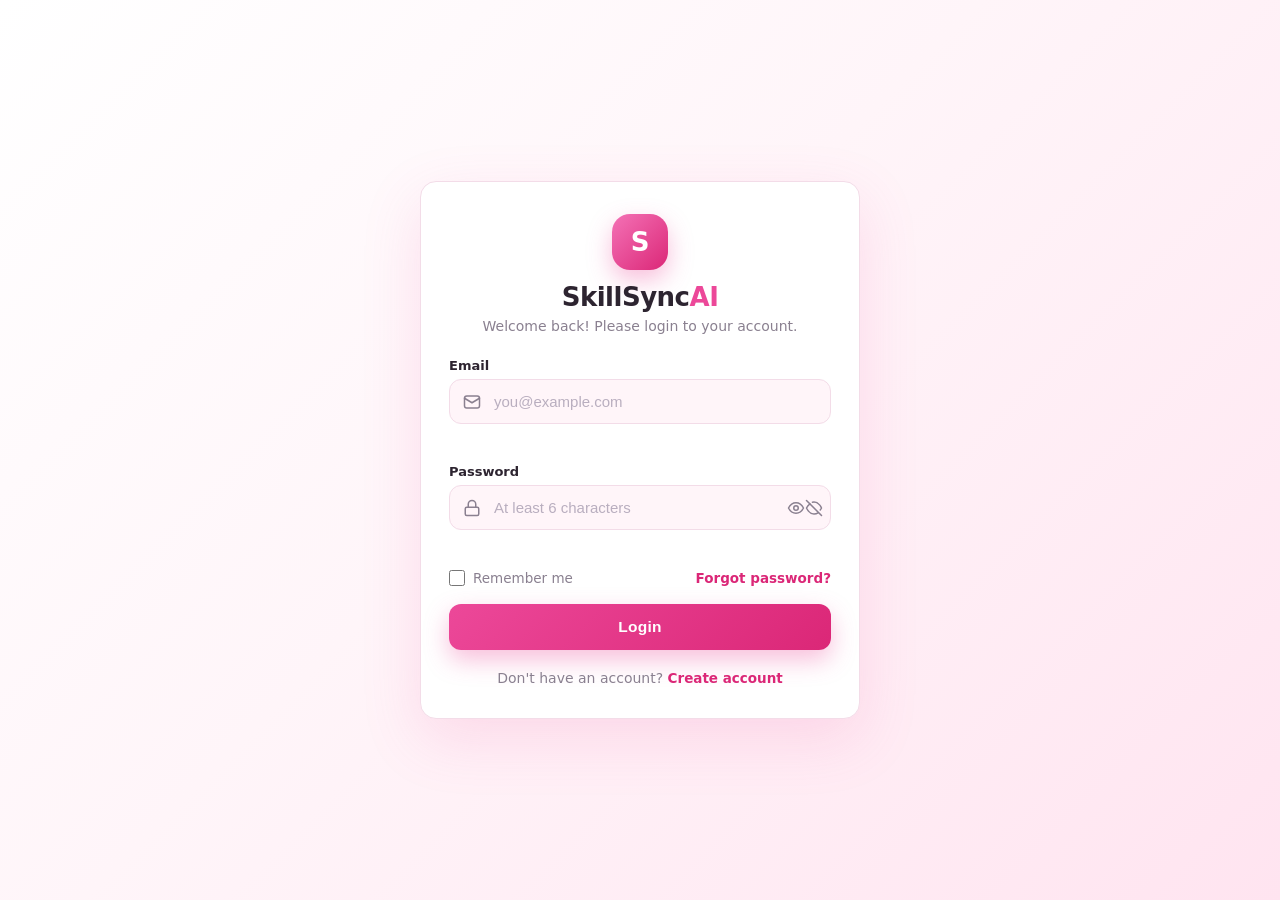
==== index.html @ a95a45d0 "Added Login Page" ====
<!DOCTYPE html>
<html lang="en">
<head>
  <meta charset="UTF-8" />
  <meta name="viewport" content="width=device-width, initial-scale=1.0" />
  <title>SkillSync-AI | Login</title>
  <link rel="stylesheet" href="styles.css" />
</head>
<body>
  <main class="page">
    <section class="login-card" aria-label="Login form">
      <div class="brand">
        <div class="brand-logo" aria-hidden="true">S</div>
        <h1>SkillSync<span>AI</span></h1>
        <p class="tagline">Welcome back! Please login to your account.</p>
      </div>

      <form id="login-form" novalidate>
        <!-- Email -->
        <div class="field">
          <label for="email">Email</label>
          <div class="input-wrap">
            <span class="input-icon" aria-hidden="true">
              <svg viewBox="0 0 24 24" width="18" height="18" fill="none" stroke="currentColor" stroke-width="2" stroke-linecap="round" stroke-linejoin="round">
                <rect x="2" y="4" width="20" height="16" rx="3"/>
                <path d="m2 7 10 6L22 7"/>
              </svg>
            </span>
            <input
              type="email"
              id="email"
              name="email"
              placeholder="you@example.com"
              autocomplete="email"
              required
            />
          </div>
          <small class="error-msg" id="email-error" role="alert"></small>
        </div>

        <!-- Password -->
        <div class="field">
          <label for="password">Password</label>
          <div class="input-wrap">
            <span class="input-icon" aria-hidden="true">
              <svg viewBox="0 0 24 24" width="18" height="18" fill="none" stroke="currentColor" stroke-width="2" stroke-linecap="round" stroke-linejoin="round">
                <rect x="3" y="11" width="18" height="11" rx="2"/>
                <path d="M7 11V7a5 5 0 0 1 10 0v4"/>
              </svg>
            </span>
            <input
              type="password"
              id="password"
              name="password"
              placeholder="At least 6 characters"
              autocomplete="current-password"
              minlength="6"
              required
            />
            <button
              type="button"
              class="toggle-password"
              id="toggle-password"
              aria-label="Show password"
              aria-pressed="false"
            >
              <!-- Eye (shown when password hidden) -->
              <svg class="icon-eye" viewBox="0 0 24 24" width="20" height="20" fill="none" stroke="currentColor" stroke-width="2" stroke-linecap="round" stroke-linejoin="round">
                <path d="M2 12s3.5-7 10-7 10 7 10 7-3.5 7-10 7-10-7-10-7Z"/>
                <circle cx="12" cy="12" r="3"/>
              </svg>
              <!-- Eye-off (shown when password visible) -->
              <svg class="icon-eye-off" viewBox="0 0 24 24" width="20" height="20" fill="none" stroke="currentColor" stroke-width="2" stroke-linecap="round" stroke-linejoin="round" hidden>
                <path d="M9.9 4.24A9.12 9.12 0 0 1 12 4c6.5 0 10 8 10 8a13.16 13.16 0 0 1-1.67 2.68"/>
                <path d="M6.61 6.61A13.526 13.526 0 0 0 2 12s3.5 8 10 8a9.74 9.74 0 0 0 5.39-1.61"/>
                <line x1="2" x2="22" y1="2" y2="22"/>
              </svg>
            </button>
          </div>
          <small class="error-msg" id="password-error" role="alert"></small>
        </div>

        <div class="row-between">
          <label class="remember">
            <input type="checkbox" id="remember" />
            <span>Remember me</span>
          </label>
          <a href="#" class="link">Forgot password?</a>
        </div>

        <button type="submit" class="btn-primary" id="login-btn">Login</button>

        <p class="signup-text">
          Don't have an account?
          <a href="#" class="link strong" id="signup-link">Create account</a>
        </p>
      </form>
    </section>
  </main>

  <script src="script.js"></script>
</body>
</html>
---- styles.css ----
/* ============================================================
   SkillSync-AI Login — White & Pink theme
   Mobile-first, responsive
   ============================================================ */

:root {
  --pink-50:  #fff5f9;
  --pink-100: #ffe4f0;
  --pink-200: #ffc9e0;
  --pink-400: #f472b6;
  --pink-500: #ec4899;
  --pink-600: #db2777;
  --pink-700: #be185d;

  --white:    #ffffff;
  --ink:      #2d2430;
  --muted:    #8a8090;
  --line:     #f3dce8;
  --error:    #e11d48;
  --success:  #16a34a;

  --radius: 16px;
  --shadow: 0 20px 60px rgba(236, 72, 153, 0.15);
}

* {
  margin: 0;
  padding: 0;
  box-sizing: border-box;
}

html, body {
  height: 100%;
}

body {
  font-family: "Segoe UI", system-ui, -apple-system, "Helvetica Neue", Arial, sans-serif;
  color: var(--ink);
  background: linear-gradient(135deg, var(--white) 0%, var(--pink-50) 45%, var(--pink-100) 100%);
  -webkit-font-smoothing: antialiased;
}

.page {
  min-height: 100%;
  display: flex;
  align-items: center;
  justify-content: center;
  padding: 24px 16px;
}

/* ---------- Card ---------- */
.login-card {
  width: 100%;
  max-width: 420px;
  background: var(--white);
  border: 1px solid var(--line);
  border-radius: var(--radius);
  box-shadow: var(--shadow);
  padding: 32px 28px;
  animation: fadeUp 0.5s ease both;
}

@keyframes fadeUp {
  from { opacity: 0; transform: translateY(14px); }
  to   { opacity: 1; transform: translateY(0); }
}

/* ---------- Brand ---------- */
.brand {
  text-align: center;
  margin-bottom: 24px;
}

.brand-logo {
  width: 56px;
  height: 56px;
  margin: 0 auto 12px;
  display: grid;
  place-items: center;
  font-size: 26px;
  font-weight: 800;
  color: var(--white);
  background: linear-gradient(135deg, var(--pink-400), var(--pink-600));
  border-radius: 18px;
  box-shadow: 0 10px 24px rgba(236, 72, 153, 0.35);
}

.brand h1 {
  font-size: 26px;
  font-weight: 800;
  letter-spacing: -0.5px;
}

.brand h1 span {
  color: var(--pink-500);
}

.tagline {
  margin-top: 6px;
  font-size: 14px;
  color: var(--muted);
}

/* ---------- Fields ---------- */
.field {
  margin-bottom: 18px;
}

label {
  display: block;
  font-size: 13px;
  font-weight: 600;
  margin-bottom: 6px;
  color: var(--ink);
}

.input-wrap {
  position: relative;
  display: flex;
  align-items: center;
}

.input-icon {
  position: absolute;
  left: 14px;
  display: inline-flex;
  color: var(--muted);
  pointer-events: none;
  transition: color 0.2s ease;
}

.input-wrap input {
  width: 100%;
  padding: 13px 14px 13px 44px;
  font-size: 15px;
  color: var(--ink);
  background: var(--pink-50);
  border: 1.5px solid var(--line);
  border-radius: 12px;
  outline: none;
  transition: border-color 0.2s ease, background 0.2s ease, box-shadow 0.2s ease;
}

.input-wrap input::placeholder {
  color: #b9aebf;
}

/* right padding only on password field (has toggle button) */
#password {
  padding-right: 46px;
}

.input-wrap input:focus {
  background: var(--white);
  border-color: var(--pink-400);
  box-shadow: 0 0 0 4px rgba(236, 72, 153, 0.12);
}

.input-wrap input:focus ~ .input-icon,
.input-wrap:has(input:focus) .input-icon {
  color: var(--pink-500);
}

/* invalid state */
.input-wrap input.invalid {
  border-color: var(--error);
  background: #fff1f2;
}

.input-wrap input.invalid:focus {
  box-shadow: 0 0 0 4px rgba(225, 29, 72, 0.12);
}

/* ---------- Password toggle ---------- */
.toggle-password {
  position: absolute;
  right: 8px;
  display: inline-flex;
  align-items: center;
  justify-content: center;
  width: 36px;
  height: 36px;
  border: none;
  border-radius: 10px;
  background: transparent;
  color: var(--muted);
  cursor: pointer;
  transition: color 0.2s ease, background 0.2s ease;
}

.toggle-password:hover {
  color: var(--pink-600);
  background: var(--pink-50);
}

.toggle-password:focus-visible {
  outline: 2px solid var(--pink-500);
  outline-offset: 2px;
}

/* ---------- Error message ---------- */
.error-msg {
  display: block;
  min-height: 16px;
  margin-top: 6px;
  font-size: 12.5px;
  color: var(--error);
  font-weight: 500;
}

.error-msg.show {
  animation: shake 0.3s ease;
}

@keyframes shake {
  0%, 100% { transform: translateX(0); }
  25%      { transform: translateX(-4px); }
  75%      { transform: translateX(4px); }
}

/* ---------- Row: remember / forgot ---------- */
.row-between {
  display: flex;
  align-items: center;
  justify-content: space-between;
  margin: 2px 0 18px;
}

.remember {
  display: inline-flex;
  align-items: center;
  gap: 8px;
  font-size: 13.5px;
  color: var(--muted);
  cursor: pointer;
  margin: 0;
  font-weight: 500;
}

.remember input[type="checkbox"] {
  width: 16px;
  height: 16px;
  accent-color: var(--pink-500);
  cursor: pointer;
}

/* ---------- Links ---------- */
.link {
  font-size: 13.5px;
  color: var(--pink-600);
  text-decoration: none;
  font-weight: 600;
}

.link:hover {
  text-decoration: underline;
}

.link.strong {
  font-weight: 700;
}

/* ---------- Primary button ---------- */
.btn-primary {
  width: 100%;
  padding: 14px 16px;
  font-size: 15.5px;
  font-weight: 700;
  letter-spacing: 0.3px;
  color: var(--white);
  background: linear-gradient(135deg, var(--pink-500), var(--pink-600));
  border: none;
  border-radius: 12px;
  cursor: pointer;
  box-shadow: 0 10px 24px rgba(236, 72, 153, 0.35);
  transition: transform 0.15s ease, box-shadow 0.2s ease, filter 0.2s ease;
}

.btn-primary:hover {
  filter: brightness(1.05);
  transform: translateY(-1px);
  box-shadow: 0 14px 28px rgba(236, 72, 153, 0.4);
}

.btn-primary:active {
  transform: translateY(0);
}

.btn-primary:focus-visible {
  outline: 2px solid var(--pink-700);
  outline-offset: 3px;
}

.btn-primary:disabled {
  opacity: 0.7;
  cursor: not-allowed;
  transform: none;
}

/* ---------- Sign up ---------- */
.signup-text {
  margin-top: 20px;
  text-align: center;
  font-size: 14px;
  color: var(--muted);
}

/* ---------- Toast ---------- */
.toast {
  position: fixed;
  left: 50%;
  bottom: 24px;
  transform: translateX(-50%) translateY(16px);
  background: var(--ink);
  color: var(--white);
  font-size: 14px;
  font-weight: 500;
  padding: 12px 18px;
  border-radius: 12px;
  opacity: 0;
  pointer-events: none;
  transition: opacity 0.3s ease, transform 0.3s ease;
  z-index: 100;
  max-width: calc(100vw - 32px);
  text-align: center;
}

.toast.show {
  opacity: 1;
  transform: translateX(-50%) translateY(0);
}

.toast.success { background: var(--success); }
.toast.error   { background: var(--error); }

/* ---------- Mobile tweaks ---------- */
@media (max-width: 480px) {
  .page {
    padding: 16px 12px;
    align-items: flex-start;
  }

  .login-card {
    padding: 26px 20px;
    border-radius: 20px;
  }

  .brand h1 {
    font-size: 23px;
  }

  .input-wrap input {
    font-size: 16px; /* prevents iOS zoom on focus */
  }

  .btn-primary {
    padding: 15px 16px;
  }
}

/* ---------- Larger screens ---------- */
@media (min-width: 900px) {
  .page {
    padding: 40px;
  }

  .login-card {
    max-width: 440px;
  }
}

/* ---------- Reduced motion ---------- */
@media (prefers-reduced-motion: reduce) {
  * {
    animation: none !important;
    transition: none !important;
  }
}
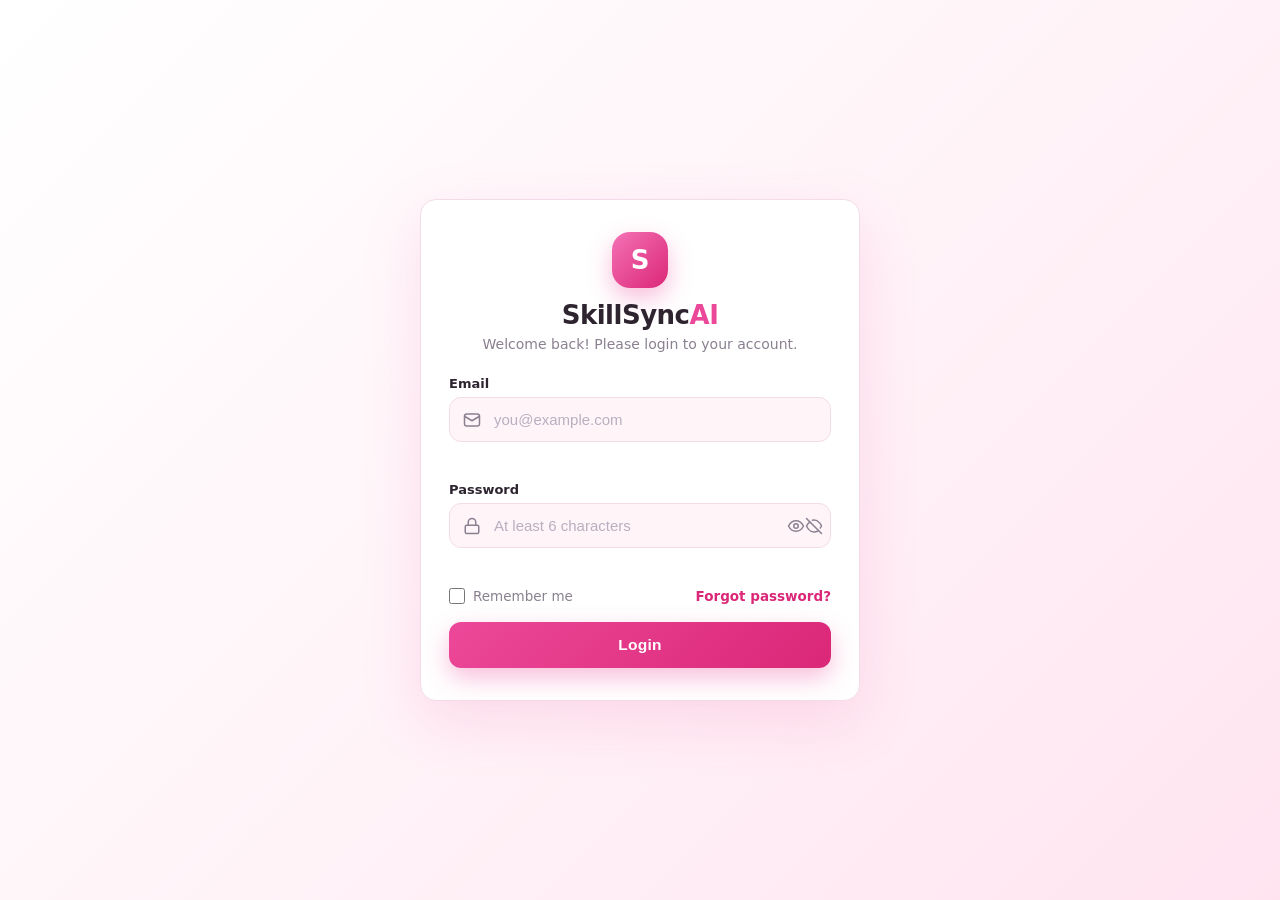
==== commit 39af1d79: "Task 2 progress" ====
--- a/index.html
+++ b/index.html
@@ -89,11 +89,6 @@
         </div>
 
         <button type="submit" class="btn-primary" id="login-btn">Login</button>
-
-        <p class="signup-text">
-          Don't have an account?
-          <a href="#" class="link strong" id="signup-link">Create account</a>
-        </p>
       </form>
     </section>
   </main>
--- a/styles.css
+++ b/styles.css
@@ -7,6 +7,7 @@
   --pink-50:  #fff5f9;
   --pink-100: #ffe4f0;
   --pink-200: #ffc9e0;
+  --pink-300: #f9a8d4;
   --pink-400: #f472b6;
   --pink-500: #ec4899;
   --pink-600: #db2777;
@@ -305,6 +306,21 @@
   color: var(--muted);
 }
 
+/* ---------- Dashboard ---------- */
+.dashboard-card {
+  text-align: center;
+}
+
+.dash-note {
+  margin: 18px 0 24px;
+  padding: 16px;
+  font-size: 14px;
+  color: var(--muted);
+  background: var(--pink-50);
+  border: 1px dashed var(--pink-200);
+  border-radius: 12px;
+}
+
 /* ---------- Toast ---------- */
 .toast {
   position: fixed;
@@ -333,6 +349,147 @@
 .toast.success { background: var(--success); }
 .toast.error   { background: var(--error); }
 
+/* ---------- Profile page ---------- */
+.profile-card {
+  max-width: 640px;
+}
+
+.grid-2 {
+  display: grid;
+  grid-template-columns: 1fr 1fr;
+  gap: 14px;
+}
+
+/* text input without an icon still needs left padding */
+.profile-card .input-wrap input {
+  padding-left: 14px;
+}
+
+/* select styling */
+.select-wrap select {
+  width: 100%;
+  padding: 13px 14px;
+  font-size: 15px;
+  color: var(--ink);
+  background: var(--pink-50);
+  border: 1.5px solid var(--line);
+  border-radius: 12px;
+  outline: none;
+  cursor: pointer;
+  appearance: none;
+  -webkit-appearance: none;
+  transition: border-color 0.2s ease, background 0.2s ease, box-shadow 0.2s ease;
+}
+
+.select-wrap select:focus {
+  background: var(--white);
+  border-color: var(--pink-400);
+  box-shadow: 0 0 0 4px rgba(236, 72, 153, 0.12);
+}
+
+.select-wrap select.invalid {
+  border-color: var(--error);
+  background: #fff1f2;
+}
+
+/* skills grid */
+.skills-grid {
+  display: grid;
+  grid-template-columns: repeat(3, 1fr);
+  gap: 10px;
+}
+
+.skill-chip {
+  display: inline-flex;
+  align-items: center;
+  gap: 8px;
+  padding: 10px 12px;
+  font-size: 13.5px;
+  font-weight: 500;
+  color: var(--ink);
+  background: var(--pink-50);
+  border: 1.5px solid var(--line);
+  border-radius: 12px;
+  cursor: pointer;
+  transition: border-color 0.2s ease, background 0.2s ease, color 0.2s ease;
+  user-select: none;
+}
+
+.skill-chip input[type="checkbox"] {
+  width: 15px;
+  height: 15px;
+  accent-color: var(--pink-500);
+  cursor: pointer;
+  flex-shrink: 0;
+}
+
+.skill-chip:hover {
+  border-color: var(--pink-300, #f9a8d4);
+}
+
+.skill-chip:has(input:checked) {
+  background: var(--pink-100);
+  border-color: var(--pink-500);
+  color: var(--pink-700);
+  font-weight: 600;
+}
+
+/* ---------- Dashboard ---------- */
+.dashboard-card {
+  text-align: center;
+  max-width: 520px;
+}
+
+.dash-note {
+  margin: 18px 0 12px;
+  padding: 16px;
+  font-size: 14px;
+  color: var(--muted);
+  background: var(--pink-50);
+  border: 1px dashed var(--pink-200);
+  border-radius: 12px;
+}
+
+.dash-profile {
+  margin: 18px 0;
+  text-align: left;
+  background: var(--pink-50);
+  border-radius: 12px;
+  padding: 16px 18px;
+  font-size: 14.5px;
+  line-height: 1.9;
+}
+
+.dash-profile strong {
+  color: var(--ink);
+  min-width: 70px;
+  display: inline-block;
+}
+
+.dash-profile span {
+  color: var(--pink-700);
+  font-weight: 500;
+}
+
+.dash-skills {
+  display: flex;
+  flex-wrap: wrap;
+  gap: 8px;
+  justify-content: center;
+  margin-bottom: 22px;
+}
+
+.skill-tag {
+  display: inline-block;
+  padding: 6px 12px;
+  font-size: 13px;
+  font-weight: 600;
+  color: var(--pink-700);
+  background: var(--pink-100);
+  border: 1px solid var(--pink-200);
+  border-radius: 999px;
+}
+
 /* ---------- Mobile tweaks ---------- */
 @media (max-width: 480px) {
   .page {
@@ -345,6 +502,15 @@
     border-radius: 20px;
   }
 
+  .grid-2 {
+    grid-template-columns: 1fr;
+    gap: 0;
+  }
+
+  .skills-grid {
+    grid-template-columns: repeat(2, 1fr);
+  }
+
   .brand h1 {
     font-size: 23px;
   }
@@ -366,6 +532,10 @@
 
   .login-card {
     max-width: 440px;
+  }
+
+  .profile-card {
+    max-width: 640px;
   }
 }
 
